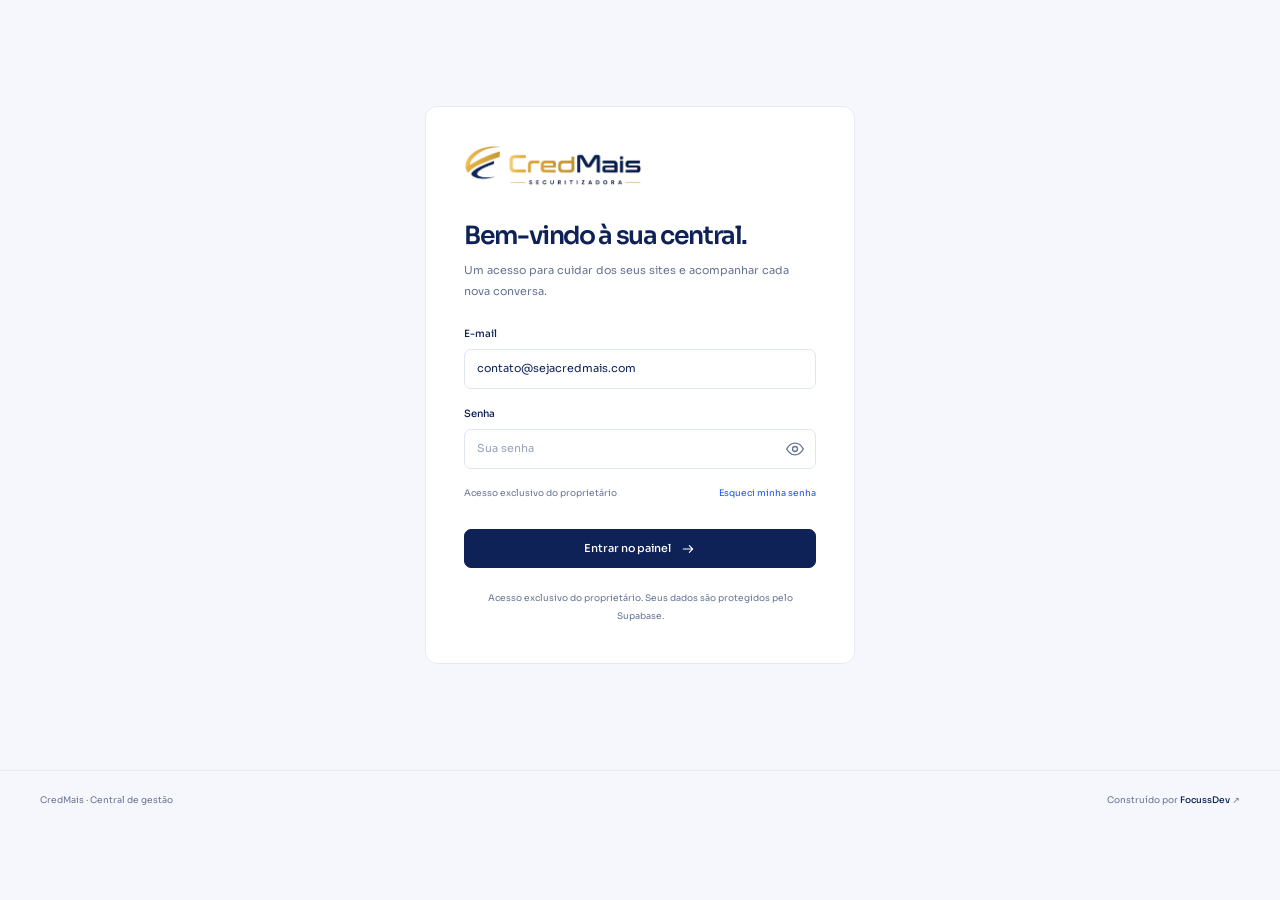
==== admin/index.html @ 389706b7 "feat: connect central admin and contact forms to Supabase" ====
<!doctype html>
<html lang="pt-BR">
<head>
  <meta charset="utf-8">
  <meta name="viewport" content="width=device-width,initial-scale=1">
  <meta name="robots" content="noindex,nofollow">
  <meta name="theme-color" content="#0E2257">
  <title>Painel CredMais</title>
  <link rel="icon" href="/assets/img/logo.png">
  <link rel="preconnect" href="https://fonts.googleapis.com">
  <link rel="preconnect" href="https://fonts.gstatic.com" crossorigin>
  <link href="https://fonts.googleapis.com/css2?family=Sora:wght@400;500;600;700&display=swap" rel="stylesheet">
  <link rel="stylesheet" href="./admin.css">
  <link rel="stylesheet" href="./builder.css">
  <script src="./backend-config.js" defer></script>
  <script src="./backend.js" defer></script>
  <script src="./builder.js" defer></script>
  <script src="./admin.js" defer></script>
</head>
<body>
  <a class="skip-link" href="#workspace">Ir para o conteúdo</a>
  <div class="app-shell" id="app-shell">
    <aside class="sidebar" id="sidebar" aria-label="Menu principal">
      <a class="brand" href="#overview" aria-label="CredMais, visão geral"><img src="/assets/img/logo.png" width="226" height="66" alt="CredMais"><span>Central de gestão</span></a>
      <button class="sidebar-close icon-button" id="sidebar-close" aria-label="Fechar menu"></button>
      <div class="workspace-label"><span class="workspace-monogram">C</span><div><b>Grupo CredMais</b><small>Seu espaço de trabalho</small></div></div>
      <nav id="primary-nav"></nav>
      <div class="sidebar-sites"><p>Seus sites</p><div id="sidebar-sites"></div></div>
      <div class="sidebar-bottom"><div class="owner-avatar">CM</div><div><b>Administrador</b><small>contato@sejacredmais.com</small></div><button class="icon-button" id="account-button" aria-label="Configurações da conta"></button></div>
    </aside>
    <button class="sidebar-backdrop" id="sidebar-backdrop" aria-label="Fechar menu" hidden></button>
    <div class="app-body">
      <header class="topbar">
        <div class="topbar-location"><button class="icon-button mobile-menu" id="mobile-menu" aria-label="Abrir menu" aria-expanded="false" aria-controls="sidebar"></button><span>Seu painel</span><span class="breadcrumb-divider">/</span><b id="breadcrumb">Visão geral</b></div>
        <div class="topbar-actions"><span class="preview-indicator">Prévia local</span><button class="icon-button" id="help-button" aria-label="Sobre esta prévia"></button><span class="topbar-divider"></span><button class="profile-button" id="profile-button" aria-label="Abrir configurações do administrador">CM</button></div>
      </header>
      <main id="workspace" tabindex="-1"></main>
      <footer class="app-footer"><span>CredMais · Central de gestão</span><a href="https://focussdev.art" target="_blank" rel="noopener noreferrer">Construído por <b>FocussDev</b><span aria-hidden="true"> ↗</span></a></footer>
    </div>
  </div>
  <dialog class="dialog" id="modal"><div id="modal-content"></div></dialog>
  <div class="toast-stack" id="toasts" role="status" aria-live="polite"></div>
  <input type="file" id="media-upload" accept="image/png,image/jpeg,image/webp,image/avif" multiple hidden>
</body>
</html>
---- admin/admin.css ----
:root{--blue:#105af9;--navy:#0e2257;--deep:#0a1940;--gold:#d7a443;--gold-light:#f3d27a;--white:#fff;--bg:#f5f7fc;--muted:#667493;--line:#e5eaf3;--font:'Sora',system-ui,sans-serif;--ease:cubic-bezier(.22,1,.36,1)}
.sr-only{position:absolute;width:1px;height:1px;padding:0;margin:-1px;overflow:hidden;clip:rect(0,0,0,0);white-space:nowrap;border:0}
.site-card__image{display:block}
.table-wrap{position:relative}.filter-controls label{position:relative}
.settings-card,.settings-nav{min-width:0}.owner-block{flex-wrap:wrap}.owner-block>div{min-width:0;overflow-wrap:anywhere}

*{box-sizing:border-box}body{margin:0;background:var(--bg);color:var(--navy);font:13px/1.6 var(--font);-webkit-font-smoothing:antialiased}button,input,select,textarea{font:inherit}button,a,input,select,textarea{-webkit-tap-highlight-color:transparent}button{cursor:pointer}a{color:inherit;text-decoration:none}button{color:inherit}img{display:block;max-width:100%}button:disabled{cursor:not-allowed;opacity:.5}button:focus-visible,a:focus-visible,input:focus-visible,select:focus-visible,textarea:focus-visible{outline:3px solid var(--gold);outline-offset:3px}svg{width:20px;height:20px;flex-shrink:0}h1,h2,h3,p{margin:0}h1{font-size:32px;line-height:1.22;letter-spacing:-.055em;font-weight:600}h2{font-size:19px;line-height:1.4;letter-spacing:-.035em;font-weight:600}h3{font-size:15px;line-height:1.4;letter-spacing:-.025em}small{font-size:11px}b,strong{font-weight:600}[hidden]{display:none!important}.skip-link{position:fixed;top:-60px;left:20px;background:var(--navy);color:white;padding:10px 18px;z-index:100}.skip-link:focus{top:10px}.app-shell{min-height:100dvh;display:grid;grid-template-columns:246px minmax(0,1fr)}.sidebar{position:fixed;left:0;top:0;bottom:0;width:246px;background:white;border-right:1px solid var(--line);display:flex;flex-direction:column;padding:34px 20px 0;z-index:30}.brand{padding:0 12px}.brand img{width:183px;height:auto;object-fit:contain}.brand>span{display:block;font-size:10px;color:var(--muted);margin:12px 0 29px;padding-left:50px}.workspace-label{border:1px solid var(--line);border-radius:10px;padding:12px 11px;display:flex;gap:11px;align-items:center;margin-bottom:29px}.workspace-monogram{height:34px;width:34px;display:grid;place-items:center;background:#edf2ff;color:var(--blue);border-radius:8px;font-weight:700}.workspace-label b{font-size:11px;display:block}.workspace-label small{font-size:9px;color:var(--muted);display:block;margin-top:2px}nav{display:grid;gap:7px}.nav-link{height:44px;display:flex;align-items:center;gap:13px;padding:0 14px;border-radius:8px;position:relative;font-size:11px;font-weight:500;color:var(--muted);transition:background .18s,color .18s}.nav-link svg{width:18px;height:18px}.nav-link:hover{background:var(--bg);color:var(--navy)}.nav-link.is-active{background:var(--navy);color:white}.nav-link.is-active:before{content:'';width:3px;height:18px;background:var(--gold-light);position:absolute;left:0;border-radius:0 4px 4px 0}.nav-count{margin-left:auto;padding:0 6px;font-size:9px;border-radius:4px;background:#edf1f9;color:var(--muted)}.sidebar-sites{margin-top:33px;border-top:1px solid var(--line);padding-top:24px}.sidebar-sites>p{font-size:10px;color:var(--muted);margin:0 14px 12px}.site-shortcut{display:flex;align-items:center;gap:10px;padding:9px 14px;font-size:10px}.site-dot{display:block;height:7px;width:7px;border:2px solid var(--blue);border-radius:50%}.site-shortcut:hover{background:var(--bg);border-radius:6px}.sidebar-bottom{display:flex;align-items:center;gap:9px;margin-top:auto;padding:20px 0;border-top:1px solid var(--line)}.owner-avatar,.profile-button{background:#edf2ff;display:grid;place-items:center;border:1px solid #e0e8fb;font-size:10px;font-weight:600;width:36px;height:36px;border-radius:50%;flex-shrink:0}.sidebar-bottom b{display:block;font-size:10px}.sidebar-bottom small{display:block;font-size:8px;color:var(--muted);margin-top:2px}.sidebar-bottom .icon-button{margin-left:auto;width:24px}.sidebar-bottom svg{width:15px}.app-body{grid-column:2;min-width:0;display:flex;flex-direction:column}.topbar{height:80px;display:flex;justify-content:space-between;align-items:center;padding:0 40px;border-bottom:1px solid var(--line);background:white;gap:20px}.topbar-location,.topbar-actions{display:flex;align-items:center;gap:17px}.topbar-location{font-size:11px}.topbar-location>span:first-of-type{color:var(--muted)}.breadcrumb-divider{color:#bec8dc}.topbar-actions{gap:14px}.preview-indicator{font-size:10px;color:var(--muted);display:flex;align-items:center;gap:7px}.preview-indicator:before{content:'';width:6px;height:6px;background:var(--gold);border-radius:50%}.icon-button{display:inline-flex;align-items:center;justify-content:center;border:none;background:transparent;width:34px;height:34px;border-radius:7px;color:var(--muted)}.icon-button:hover{background:var(--bg);color:var(--blue)}.topbar-divider{height:24px;width:1px;background:var(--line)}.mobile-menu,.sidebar-close{display:none}#workspace{width:100%;max-width:1640px;margin:0 auto;padding:36px 40px 30px;flex:1;outline:none}.page-heading{display:flex;justify-content:space-between;align-items:center;gap:24px;margin-bottom:28px}.page-heading p{color:var(--muted);font-size:12px;margin-top:9px}.heading-actions{display:flex;gap:10px;flex-wrap:wrap;align-items:center}.button{min-height:39px;display:inline-flex;align-items:center;justify-content:center;gap:9px;font-size:11px;font-weight:500;padding:9px 15px;border:1px solid var(--line);border-radius:7px;background:white;white-space:nowrap;transition:background .18s,transform .18s}.button svg{width:16px;height:16px}.button:hover{background:#f1f5ff;transform:translateY(-1px)}.button.primary{background:var(--blue);border-color:var(--blue);color:white}.button.primary:hover{background:#104cdf}.button.navy{background:var(--navy);border-color:var(--navy);color:white}.button.navy:hover{background:var(--deep)}.button.light{background:white;color:var(--navy);border-color:white}.button.ghost{background:transparent;border-color:transparent}.button.small{min-height:33px;padding:6px 10px;font-size:10px}.button.danger{border-color:#d7a443;color:var(--navy)}.dashboard-hero{position:relative;display:grid;grid-template-columns:minmax(0,1fr) auto;align-items:center;gap:28px;background:var(--navy);border-radius:12px;color:white;overflow:hidden;padding:31px 33px;margin-bottom:24px}.dashboard-hero:after{content:'';width:4px;position:absolute;left:0;top:32px;bottom:32px;background:var(--gold-light)}.dashboard-hero h2{font-size:29px;line-height:1.25;letter-spacing:-.045em;font-weight:500}.dashboard-hero p{font-size:11px;line-height:1.8;color:#c5d2ef;max-width:430px;margin-top:10px}.hero-note{display:flex;gap:15px;align-items:center;border-left:1px solid #ffffff25;padding-left:34px;max-width:310px}.hero-note>span{width:46px;height:46px;background:#ffffff0c;border:1px solid #ffffff1c;border-radius:10px;display:grid;place-items:center;color:var(--gold-light);flex-shrink:0}.hero-note b{font-size:12px;font-weight:500}.hero-note p{font-size:10px;margin-top:5px;line-height:1.7}.stats-row{display:grid;grid-template-columns:repeat(4,minmax(0,1fr));gap:16px;margin-bottom:31px}.stat{background:white;border:1px solid var(--line);border-radius:10px;padding:20px 21px}.stat-top{display:flex;justify-content:space-between;gap:10px;align-items:center;font-size:11px;color:var(--muted)}.stat-top svg{width:17px;color:var(--muted)}.stat-value{font-size:31px;letter-spacing:-.06em;font-weight:500;margin-top:14px;line-height:1.2}.stat-foot{font-size:9px;color:var(--muted);margin-top:8px}.stat-foot span{color:var(--blue)}.dashboard-grid{display:grid;grid-template-columns:minmax(0,1fr) 300px;gap:24px}.section-heading{display:flex;justify-content:space-between;align-items:center;gap:15px;margin-bottom:17px}.section-heading h2{font-size:16px}.section-heading a{font-size:10px;color:var(--blue);display:flex;align-items:center;gap:6px}.section-heading a svg{height:14px;width:14px}.sites-grid{display:grid;grid-template-columns:repeat(3,minmax(0,1fr));gap:14px}.site-card{background:white;border:1px solid var(--line);border-radius:10px;overflow:hidden}.site-card__image{height:110px;position:relative;overflow:hidden;background:#eef3ff}.site-card__image img{width:100%;height:100%;object-fit:cover;object-position:center}.site-card__image .site-card-mark{position:absolute;bottom:10px;left:12px;background:white;border-radius:4px;padding:3px 7px;font-size:8px;font-weight:600}.site-card__body{padding:17px 15px}.site-card__body h3{font-size:12px;white-space:nowrap}.site-card__domain{display:block;font-size:8px;color:var(--muted);margin:5px 0 17px;overflow-wrap:anywhere}.site-card__meta{display:flex;justify-content:space-between;font-size:9px;color:var(--muted);border-bottom:1px solid var(--line);padding-bottom:14px;margin-bottom:13px}.site-card__meta b{color:var(--navy);font-size:13px;margin-right:3px}.site-card__buttons{display:flex;justify-content:space-between;align-items:center}.site-card__buttons .button{padding:7px 10px}.site-card__buttons .icon-button{width:29px;height:29px;border:1px solid var(--line)}.site-card__buttons svg{width:15px}.panel{background:white;border:1px solid var(--line);border-radius:10px;overflow:hidden}.panel-heading{padding:20px 22px;border-bottom:1px solid var(--line);display:flex;align-items:center;justify-content:space-between;gap:14px}.panel-heading h2{font-size:14px}.panel-body{padding:22px}.quick-actions{margin-bottom:20px}.quick-action{display:flex;align-items:center;gap:13px;padding:15px 20px;width:100%;background:white;border:0;text-align:left;border-bottom:1px solid var(--line)}.quick-action:last-child{border-bottom:0}.quick-action>span:first-child{width:34px;height:34px;display:grid;place-items:center;background:#f1f5ff;border-radius:7px;color:var(--blue)}.quick-action svg{width:16px;height:16px}.quick-action b{display:block;font-size:10px;font-weight:500}.quick-action small{display:block;font-size:9px;margin-top:2px;color:var(--muted)}.quick-action>svg{margin-left:auto;color:var(--muted);width:14px}.quick-action:hover{background:var(--bg)}.activity-list{padding:0 20px}.activity-row{display:flex;gap:12px;padding:17px 0;border-bottom:1px solid var(--line)}.activity-row:last-child{border-bottom:none}.activity-icon{color:var(--blue);padding-top:2px}.activity-icon svg{width:15px;height:15px}.activity-row b{font-size:10px;display:block;font-weight:500}.activity-row p,.activity-row time{font-size:9px;color:var(--muted);display:block;margin-top:4px}.inbox-preview{margin-top:24px}.table-wrap{overflow:auto}table{width:100%;border-collapse:collapse;text-align:left;white-space:nowrap}th{color:var(--muted);background:#fafbfe;font-size:9px;font-weight:500;padding:12px 22px;border-bottom:1px solid var(--line)}td{font-size:10px;padding:16px 22px;border-bottom:1px solid var(--line)}tr:last-child td{border-bottom:0}.row-person{display:flex;gap:10px;align-items:center}.row-person>span{width:32px;height:32px;border-radius:50%;background:#edf2ff;display:grid;place-items:center;color:var(--blue);font-size:9px}.row-person b{font-weight:500;font-size:11px;display:block}.row-person small{font-size:9px;display:block;color:var(--muted);margin-top:3px}.status{font-size:9px;border-radius:4px;padding:4px 8px;background:#edf2ff;color:var(--blue);white-space:nowrap}.status.contacted{background:#fff9e9;color:#8c651f}.status.done{background:#eff2f8;color:var(--navy)}.empty-state{display:flex;flex-direction:column;align-items:center;text-align:center;justify-content:center;padding:41px 22px}.empty-state.compact{padding:28px 20px}.empty-icon{display:grid;place-items:center;width:48px;height:48px;border-radius:13px;background:#f1f5ff;margin-bottom:16px;color:var(--blue)}.empty-state h3{font-size:13px;font-weight:500}.empty-state p{color:var(--muted);max-width:365px;line-height:1.8;margin-top:8px;font-size:10px}.empty-state .button{margin-top:17px}.app-footer{display:flex;justify-content:space-between;padding:22px 40px;font-size:9px;color:var(--muted);border-top:1px solid var(--line);gap:15px}.app-footer a{white-space:nowrap}.app-footer b{color:var(--navy);font-weight:500}.site-tabs{display:flex;gap:5px;border-bottom:1px solid var(--line);margin-bottom:24px;overflow:auto}.site-tab{background:none;border:none;border-bottom:2px solid transparent;padding:12px 16px;white-space:nowrap;color:var(--muted);font-size:11px;display:flex;gap:10px;align-items:center}.site-tab.active{border-color:var(--blue);color:var(--blue);font-weight:600}.site-tab small{background:#eaf0fc;padding:1px 6px;border-radius:4px;font-size:8px}.filterbar{display:flex;justify-content:space-between;gap:15px;padding:17px 20px;align-items:center;border-bottom:1px solid var(--line)}.search-field{position:relative;display:flex;align-items:center;flex:1;max-width:330px}.search-field svg{position:absolute;left:12px;width:16px;color:var(--muted);pointer-events:none}.search-field input{padding-left:38px}.input,select,textarea{border:1px solid #dfe5f0;background:white;border-radius:7px;min-height:40px;padding:9px 12px;color:var(--navy);width:100%;font-size:11px}input::placeholder,textarea::placeholder{color:#97a2b9}textarea{resize:vertical;line-height:1.7}select{cursor:pointer}.filter-controls{display:flex;gap:10px;align-items:center}.filter-controls select{width:auto;max-width:200px}.table-footer{padding:13px 20px;border-top:1px solid var(--line);display:flex;justify-content:space-between;color:var(--muted);font-size:9px}.notice{padding:14px 17px;border:1px solid #e2e9f7;background:#f0f4fc;border-radius:8px;display:flex;gap:12px;align-items:flex-start;font-size:10px;color:var(--muted);margin-bottom:23px;line-height:1.8}.notice svg{width:17px;color:var(--blue);margin-top:2px}.notice b{color:var(--navy)}.notice.demo{background:#fffaf0;border-color:#f0e4c9}.notice.demo svg{color:#b8832a}.banner-list{display:grid;grid-template-columns:repeat(2,minmax(0,1fr));gap:22px}.banner-card{background:white;border:1px solid var(--line);border-radius:10px;overflow:hidden}.banner-thumb{position:relative;height:220px;background:var(--blue);overflow:hidden}.banner-thumb img{width:100%;height:100%;object-fit:cover}.banner-card__body{padding:20px}.banner-card__title{display:flex;justify-content:space-between;align-items:center;gap:15px}.banner-card h3{font-size:13px}.banner-card p{color:var(--muted);font-size:10px;margin-top:6px}.banner-card__actions{display:flex;gap:10px;align-items:center;justify-content:space-between;margin-top:18px;padding-top:16px;border-top:1px solid var(--line)}.banner-card__actions>span{font-size:9px;color:var(--muted)}.page-list{display:grid;gap:11px}.page-row{border:1px solid var(--line);border-radius:9px;background:white;display:flex;align-items:center;gap:16px;padding:17px 22px}.page-row__icon{background:var(--bg);color:var(--blue);display:grid;place-items:center;height:39px;width:39px;border-radius:7px;flex-shrink:0}.page-row__text{flex:1;min-width:0}.page-row h3{font-size:12px}.page-row p{font-size:9px;color:var(--muted);margin-top:4px;overflow-wrap:anywhere}.page-row__count{font-size:10px;color:var(--muted);white-space:nowrap;margin-right:20px}.page-row .status{margin-right:15px}.page-row__actions{display:flex;gap:8px}.editor-grid{display:grid;grid-template-columns:minmax(280px,.82fr) minmax(0,1.18fr);gap:26px;align-items:start}.editor-panel{background:white;border:1px solid var(--line);border-radius:10px;padding:24px}.editor-panel h2{font-size:14px;margin-bottom:21px}.field{display:block;margin-bottom:19px}.field>span{font-size:10px;font-weight:500;display:block;margin-bottom:7px}.field>small{display:block;font-size:9px;color:var(--muted);line-height:1.7;margin-top:7px}.field-columns{display:grid;grid-template-columns:1fr 1fr;gap:15px}.preview-column{position:sticky;top:24px;min-width:0}.preview-toolbar{display:flex;align-items:center;justify-content:space-between;margin-bottom:12px;gap:10px}.preview-toolbar>span{font-size:11px;color:var(--muted)}.segmented{background:#e9edf5;padding:3px;display:flex;border-radius:7px;gap:3px}.segmented button{height:28px;border:none;background:transparent;padding:0 10px;display:flex;align-items:center;justify-content:center;border-radius:5px;color:var(--muted)}.segmented button.active{background:white;color:var(--navy);box-shadow:0 1px 3px #0e22570c}.segmented svg{width:15px;height:15px}.browser-frame{background:white;border:1px solid #dce3ef;border-radius:10px;overflow:hidden;box-shadow:0 12px 30px #0e225709}.browser-top{height:32px;background:#fafbfe;display:flex;align-items:center;gap:5px;padding:0 12px;border-bottom:1px solid var(--line)}.browser-top i{width:5px;height:5px;background:#c9d3e4;border-radius:50%}.browser-top span{font-size:8px;color:var(--muted);margin:auto}.banner-preview{height:320px;position:relative;background:var(--blue);overflow:hidden}.banner-preview>img{height:100%;width:100%;object-fit:cover}.banner-preview:after{content:'';position:absolute;inset:0;background:linear-gradient(90deg,#0e2257b0,transparent 75%);pointer-events:none}.banner-preview.copy-right:after{background:linear-gradient(270deg,#0e2257c0,transparent 78%)}.banner-preview.copy-light:after{background:linear-gradient(90deg,#fffffff0,transparent 90%)}.banner-preview__copy{position:absolute;top:50%;left:6%;width:43%;transform:translateY(-50%);z-index:1;color:white}.copy-right .banner-preview__copy{left:auto;right:6%}.copy-light .banner-preview__copy{color:var(--navy)}.banner-preview__copy>span{font-size:8px;display:block;margin-bottom:9px}.banner-preview__copy h2{font-size:clamp(18px,2.2vw,34px);letter-spacing:-.05em;line-height:1.17;font-weight:600;white-space:pre-line;overflow-wrap:anywhere}.banner-preview__copy p{font-size:9px;line-height:1.7;margin:12px 0 17px;white-space:pre-line}.banner-preview__copy .preview-cta{display:inline-flex;background:white;color:var(--navy);font-size:8px;border-radius:20px;padding:9px 14px;gap:15px;align-items:center}.copy-light .preview-cta{background:var(--blue);color:white}.banner-preview__copy svg{width:11px;height:11px}.preview-caption{font-size:9px;color:var(--muted);line-height:1.8;margin-top:12px}.browser-frame.mobile{width:min(100%,320px);margin:auto}.browser-frame.mobile .banner-preview{height:440px}.browser-frame.mobile .banner-preview>img{object-position:var(--image-position,center)}.browser-frame.mobile .banner-preview__copy{top:20px;left:6%;right:auto;transform:none;width:88%;background:#0e2257dc;padding:18px;border-radius:8px}.browser-frame.mobile .banner-preview__copy h2{font-size:23px}.browser-frame.mobile .banner-preview__copy p{font-size:10px}.browser-frame.mobile .banner-preview__copy .preview-cta{font-size:9px}.browser-frame.mobile .copy-light .banner-preview__copy{background:#fffffff0}.image-picker{width:100%;display:flex;align-items:center;text-align:left;gap:12px;padding:10px;background:white;border:1px solid var(--line);border-radius:8px}.image-picker img{height:50px;width:75px;object-fit:cover;border-radius:5px}.image-picker b{font-size:10px;display:block}.image-picker small{font-size:9px;color:var(--muted);display:block;margin-top:3px}.image-picker>svg{margin-left:auto;color:var(--muted);width:15px}.toggle-row{display:flex;align-items:center;justify-content:space-between;gap:20px;border-top:1px solid var(--line);padding-top:18px}.toggle-row b{font-size:10px;display:block}.toggle-row p{font-size:9px;color:var(--muted);margin-top:4px}.switch{position:relative;width:34px;height:20px;flex-shrink:0}.switch input{position:absolute;opacity:0;width:100%;height:100%;margin:0;cursor:pointer}.switch span{display:block;background:#cbd4e6;height:20px;border-radius:20px;pointer-events:none}.switch span:after{content:'';height:14px;width:14px;border-radius:50%;background:white;position:absolute;top:3px;left:3px;transition:transform .2s}.switch input:checked+span{background:var(--blue)}.switch input:checked+span:after{transform:translateX(14px)}.switch input:focus-visible+span{outline:3px solid var(--gold);outline-offset:3px}.media-grid{display:grid;grid-template-columns:repeat(4,minmax(0,1fr));gap:18px}.media-item{border:1px solid var(--line);border-radius:8px;overflow:hidden;background:white}.media-item__visual{aspect-ratio:1.5;background:#eef2fa;position:relative;overflow:hidden}.media-item img{height:100%;width:100%;object-fit:cover}.media-item__body{padding:13px 14px}.media-item h3{font-size:10px;overflow:hidden;text-overflow:ellipsis;white-space:nowrap}.media-item p{font-size:8px;color:var(--muted);margin-top:4px}.media-item__actions{display:flex;justify-content:space-between;align-items:center;margin-top:12px}.media-item__actions .button{font-size:9px;min-height:29px;padding:4px 8px}.media-item__actions .icon-button{width:26px;height:26px}.media-item__actions svg{width:14px}.media-toolbar{display:flex;justify-content:space-between;gap:20px;align-items:center;margin-bottom:22px}.settings-layout{display:grid;grid-template-columns:220px minmax(0,1fr);gap:24px}.settings-nav{display:grid;gap:5px;align-content:start}.settings-nav button{background:none;border:0;text-align:left;padding:12px 15px;border-radius:7px;font-size:11px;color:var(--muted)}.settings-nav button.active{background:white;color:var(--blue);font-weight:500;border:1px solid var(--line)}.settings-card{background:white;border:1px solid var(--line);border-radius:10px;padding:27px;max-width:820px}.settings-card h2{font-size:16px}.settings-card>p{font-size:11px;color:var(--muted);margin:7px 0 25px}.settings-card .field{max-width:520px}.settings-card .button{margin-top:7px}.owner-block{display:flex;gap:16px;align-items:center;padding:20px 0 26px;border-bottom:1px solid var(--line);margin-bottom:23px}.owner-block .owner-avatar{height:54px;width:54px;font-size:14px}.owner-block h3{font-size:13px}.owner-block p{font-size:10px;color:var(--muted);margin-top:4px}.connection-row{padding:17px 0;display:flex;align-items:center;justify-content:space-between;gap:20px;border-bottom:1px solid var(--line)}.connection-row:last-child{border:0}.connection-row h3{font-size:11px}.connection-row p{font-size:9px;color:var(--muted);margin-top:4px}.connection-row .status{white-space:nowrap}.site-settings-tabs{margin-top:20px}.section-list{display:grid;gap:10px}.section-edit-row{background:white;border:1px solid var(--line);border-radius:8px;padding:15px 18px;display:flex;align-items:center;gap:14px}.section-edit-row>span{height:29px;width:29px;display:grid;place-items:center;background:var(--bg);border-radius:5px;color:var(--muted);font-size:10px;flex-shrink:0}.section-edit-row__text{flex:1;min-width:0}.section-edit-row h3{font-size:11px}.section-edit-row p{font-size:9px;color:var(--muted);margin-top:3px;overflow:hidden;text-overflow:ellipsis;white-space:nowrap}.section-edit-actions{display:flex;gap:3px;align-items:center}.section-edit-actions svg{width:15px}.page-editor-layout{display:grid;grid-template-columns:minmax(0,1.2fr) minmax(280px,.8fr);gap:24px}.page-editor-layout .panel+.panel{margin-top:20px}.section-heading--space{margin-top:26px}.dialog{border:1px solid var(--line);padding:0;border-radius:13px;max-width:min(840px,calc(100vw - 32px));width:620px;color:var(--navy);background:white;box-shadow:0 30px 100px #0e225733;max-height:90dvh}.dialog::backdrop{background:#0a194075;backdrop-filter:blur(3px)}.dialog-head{padding:23px 26px;display:flex;align-items:center;justify-content:space-between;border-bottom:1px solid var(--line);gap:15px}.dialog-head h2{font-size:17px}.dialog-body{padding:25px 26px}.dialog-body>p{font-size:11px;color:var(--muted);line-height:1.9;margin-bottom:15px}.dialog-actions{display:flex;justify-content:flex-end;gap:10px;padding:17px 26px;background:#fafbfe;border-top:1px solid var(--line)}.dialog-media-grid{display:grid;grid-template-columns:repeat(3,minmax(0,1fr));gap:12px}.media-select{background:white;border:1px solid var(--line);border-radius:7px;overflow:hidden;padding:0;text-align:left}.media-select img{width:100%;aspect-ratio:1.5;object-fit:cover}.media-select span{display:block;padding:10px;font-size:9px;overflow:hidden;text-overflow:ellipsis;white-space:nowrap}.media-select:hover{border-color:var(--blue)}.detail-person{display:flex;gap:15px;align-items:center;margin-bottom:24px}.detail-person .owner-avatar{width:50px;height:50px;font-size:13px}.detail-person h3{font-size:17px}.detail-person p{font-size:10px;color:var(--muted);margin-top:4px}.detail-grid{display:grid;grid-template-columns:1fr 1fr;gap:19px;margin-bottom:24px}.detail-grid dt{font-size:9px;color:var(--muted)}.detail-grid dd{font-size:11px;margin:5px 0 0;overflow-wrap:anywhere}.detail-message{background:var(--bg);padding:17px;border-radius:8px;white-space:pre-line;overflow-wrap:anywhere;font-size:11px;line-height:1.9;margin-bottom:23px}.toast-stack{position:fixed;bottom:23px;right:23px;z-index:100;display:grid;gap:10px}.toast{padding:14px 18px;border:1px solid var(--line);background:white;border-radius:8px;box-shadow:0 10px 30px #0e22571a;display:flex;gap:10px;align-items:center;font-size:11px;max-width:min(400px,calc(100vw - 40px));animation:toast-in .25s var(--ease)}.toast svg{color:var(--blue);width:18px}.login-view{min-height:calc(100dvh - 130px);display:grid;place-items:center;background:var(--bg);padding:40px 20px}.login-card{width:min(100%,430px);background:white;border:1px solid var(--line);border-radius:12px;padding:38px}.login-card img{width:178px;margin-bottom:35px}.login-card h1{font-size:25px}.login-card>p{font-size:11px;color:var(--muted);margin:9px 0 24px;line-height:1.9}.login-card .button{width:100%;margin-top:9px}.login-card>small{display:block;margin-top:22px;color:var(--muted);font-size:9px;line-height:1.9;text-align:center}.login-card .field{margin-bottom:17px}.login-links{display:flex;justify-content:space-between;font-size:9px;color:var(--muted);margin:10px 0 20px}.login-links button{border:none;background:none;padding:0;color:var(--blue);font-size:9px}.password-field{position:relative}.password-field input{padding-right:42px}.password-field button{position:absolute;right:4px;top:3px}.login-mode .sidebar,.login-mode .topbar{display:none}.login-mode.app-shell{display:block}.login-mode #workspace{padding:0;max-width:none}.media-full{width:100%;height:auto;max-height:60dvh;object-fit:contain}.save-state{font-size:10px;color:var(--muted)}.skeleton-note{font-size:10px;color:var(--muted);padding:20px;text-align:center}.result-count{font-size:10px;color:var(--muted)}.checkbox-row{display:flex;align-items:flex-start;gap:9px;font-size:10px;color:var(--muted);margin-bottom:17px}.checkbox-row input{margin-top:3px;accent-color:var(--blue)}.form-actions{display:flex;justify-content:space-between;align-items:center;margin-top:20px;gap:15px}.unsaved-label{color:#8c651f;font-size:10px}.storage-meter{height:5px;background:#eef2fa;border-radius:5px;margin:20px 0 10px;overflow:hidden}.storage-meter span{display:block;height:100%;background:var(--blue);width:5%}.demo-button.is-enabled{border-color:var(--gold);background:#fffaf0}.upload-drop{border:1px dashed #bdcbea;background:#f7f9fe;padding:28px;text-align:center;border-radius:8px;margin-bottom:23px;cursor:pointer}.upload-drop.dragover{border-color:var(--blue);background:#edf3ff}.upload-drop svg{margin:0 auto 9px;color:var(--blue);width:25px;height:25px}.upload-drop b{font-size:11px}.upload-drop p{font-size:9px;color:var(--muted);margin-top:5px}.key-value{padding:12px 0;border-bottom:1px solid var(--line);display:flex;justify-content:space-between;gap:15px;font-size:10px}.key-value span{color:var(--muted)}.key-value b{font-weight:500}.inline-link{color:var(--blue);font-size:10px;border:none;background:none;padding:0}.long-text{overflow-wrap:anywhere}.hidden-section{opacity:.6}.section-editor-toggle{margin:18px 0}.site-card__image img,.banner-thumb img{transition:transform .35s var(--ease)}.site-card:hover .site-card__image img{transform:scale(1.025)}@keyframes toast-in{from{opacity:0;transform:translateY(8px)}to{opacity:1;transform:translateY(0)}}
@media(min-width:1700px){#workspace{padding-top:46px}.site-card__image{height:160px}.dashboard-hero{padding:40px}.banner-thumb{height:260px}.banner-preview{height:420px}.dashboard-grid{grid-template-columns:minmax(0,1fr) 340px}}
@media(max-width:1180px){.app-shell{grid-template-columns:210px minmax(0,1fr)}.sidebar{width:210px;padding:28px 14px 0}.brand img{width:155px}.brand>span{padding-left:32px}.sidebar-bottom small{font-size:7px}.topbar{padding:0 26px}#workspace{padding:28px 26px}.dashboard-grid{grid-template-columns:minmax(0,1fr)}.dashboard-aside{display:grid;grid-template-columns:1fr 1fr;gap:20px}.quick-actions{margin:0}.hero-note{max-width:240px;padding-left:24px}.hero-note>span{display:none}.stats-row{gap:10px}.stat{padding:17px}.site-card__image{height:150px}.media-grid{grid-template-columns:repeat(3,minmax(0,1fr))}.app-footer{padding:20px 26px}.page-row__count{margin-right:0}.page-row .status{margin:0}.page-row{gap:12px;padding:16px}.page-editor-layout{grid-template-columns:minmax(0,1fr)}.page-editor-layout>aside{display:grid;grid-template-columns:1fr 1fr;gap:20px}.page-editor-layout .panel+.panel{margin:0}.editor-grid{grid-template-columns:minmax(280px,1fr) minmax(0,1fr);gap:18px}.banner-preview{height:300px}.banner-preview__copy h2{font-size:23px}.banner-preview__copy{width:50%}.settings-layout{grid-template-columns:175px minmax(0,1fr)}}
@media(max-width:900px){.app-shell{grid-template-columns:1fr}.sidebar{transform:translateX(-100%);transition:transform .25s var(--ease);width:246px;padding:28px 20px 0}.sidebar.open{transform:translateX(0)}.sidebar-close{display:flex;position:absolute;right:10px;top:10px}.sidebar-backdrop{display:block;position:fixed;inset:0;background:#0a194070;border:none;z-index:25}.app-body{grid-column:1}.brand img{width:180px}.brand>span{padding-left:50px}.sidebar-bottom small{font-size:8px}.mobile-menu{display:flex}.topbar{height:65px}.topbar-location{gap:12px}.dashboard-hero h2{font-size:27px}.media-grid{grid-template-columns:repeat(3,minmax(0,1fr))}.banner-thumb{height:195px}}
@media(max-width:650px){body{font-size:12px}.topbar{padding:0 17px}.topbar-location{gap:7px;font-size:10px}.topbar-location>span:first-of-type,.breadcrumb-divider{display:none}.topbar-actions{gap:6px}.topbar-divider{display:none}.preview-indicator{font-size:8px}.profile-button{width:30px;height:30px;font-size:9px}#workspace{padding:25px 18px}.page-heading{align-items:flex-start;gap:17px;flex-direction:column;margin-bottom:22px}h1{font-size:27px}.page-heading p{font-size:10px;line-height:1.8}.heading-actions{width:100%;gap:8px}.heading-actions .button{font-size:10px;min-height:36px;padding:8px 11px}.dashboard-hero{padding:25px 24px;grid-template-columns:1fr;gap:0;margin-bottom:18px}.dashboard-hero h2{font-size:26px}.dashboard-hero p{font-size:10px;max-width:270px}.hero-note{display:none}.stats-row{grid-template-columns:1fr 1fr;gap:10px;margin-bottom:25px}.stat{padding:15px}.stat-top{font-size:10px}.stat-value{font-size:28px;margin-top:12px}.stat-foot{font-size:8px}.dashboard-grid{gap:22px}.sites-grid{grid-template-columns:1fr;gap:13px}.site-card{display:grid;grid-template-columns:105px minmax(0,1fr)}.site-card__image{height:100%;min-height:169px}.site-card__image img{object-position:60% center}.site-card__image .site-card-mark{display:none}.site-card__body{padding:16px}.site-card__body h3{font-size:12px;white-space:normal}.site-card__domain{margin:4px 0 11px}.site-card__meta{padding-bottom:11px;margin-bottom:10px}.site-card__buttons .button{min-height:30px;font-size:9px}.dashboard-aside{grid-template-columns:1fr;gap:17px}.inbox-preview{margin-top:22px}.panel-heading{padding:17px}.app-footer{padding:19px 18px;font-size:8px;flex-wrap:wrap}.site-tabs{margin-bottom:20px}.site-tab{padding:10px 12px;font-size:10px}.notice{font-size:9px;line-height:1.9;padding:12px}.filterbar{padding:14px;flex-direction:column;align-items:stretch;gap:10px}.search-field{max-width:none}.filter-controls{justify-content:space-between}.filter-controls select{max-width:180px;font-size:10px}.table-footer{font-size:8px;padding:12px 14px;gap:12px}.banner-list{grid-template-columns:1fr;gap:18px}.banner-thumb{height:210px}.banner-card__body{padding:17px}.banner-card__actions>span{font-size:8px}.page-row{padding:14px;gap:11px;flex-wrap:wrap}.page-row__count{display:none}.page-row__actions{margin-left:50px}.page-row .status{font-size:8px}.editor-grid{grid-template-columns:1fr}.editor-panel{padding:19px}.preview-column{position:static}.banner-preview{height:300px}.banner-preview__copy h2{font-size:23px}.banner-preview__copy{width:48%}.preview-caption{font-size:9px;margin-bottom:10px}.media-grid{grid-template-columns:1fr 1fr;gap:12px}.media-item__body{padding:12px 10px}.media-toolbar{align-items:stretch;flex-direction:column;gap:10px}.media-toolbar .search-field{max-width:none}.settings-layout{grid-template-columns:1fr;gap:19px}.settings-nav{display:flex;overflow:auto;gap:5px}.settings-nav button{white-space:nowrap;font-size:10px;padding:10px 12px}.settings-card{padding:21px}.connection-row{align-items:flex-start;gap:10px}.connection-row p{max-width:190px}.page-editor-layout>aside{grid-template-columns:1fr}.section-edit-row{padding:13px 10px;gap:9px}.section-edit-actions{gap:0;flex-wrap:wrap;justify-content:flex-end;max-width:86px}.section-edit-actions .icon-button{width:26px}.section-edit-row>span{height:24px;width:24px;font-size:9px}.section-edit-row h3{font-size:10px}.dialog-head{padding:19px}.dialog-body{padding:20px}.dialog-actions{padding:15px 19px}.dialog-media-grid{grid-template-columns:1fr 1fr}.detail-grid{gap:15px}.login-card{padding:27px}.login-view{padding:25px 18px}.toast-stack{bottom:17px;right:17px}.form-actions{align-items:flex-start;flex-direction:column}.field-columns{gap:10px}.button{white-space:normal}}
@media(prefers-reduced-motion:reduce){*,*::before,*::after{animation:none!important;transition:none!important;scroll-behavior:auto!important}}

.sidebar-bottom>div:nth-child(2){min-width:0}.sidebar-bottom b{overflow:hidden;text-overflow:ellipsis;white-space:nowrap}
.banner-preview{container-type:inline-size}.banner-preview__copy h2{font-size:clamp(15px,4.5cqw,34px)}
.browser-frame.mobile .banner-preview{height:auto;min-height:440px;display:flex;flex-direction:column;background:var(--navy)}
.browser-frame.mobile .banner-preview:after{display:none}.browser-frame.mobile .banner-preview__copy{position:relative;order:-1;top:auto;left:auto;right:auto;width:100%;padding:22px;background:var(--navy);border-radius:0;transform:none}
.browser-frame.mobile .banner-preview>img{height:210px;flex-shrink:0}.browser-frame.mobile .copy-light .banner-preview__copy{background:white}
---- admin/builder.css ----
.builder-mode .app-shell{grid-template-columns:76px minmax(0,1fr)}.builder-mode .sidebar{width:76px;padding:25px 11px 0}.builder-mode .brand img{width:53px;height:32px;object-fit:contain}.builder-mode .brand>span,.builder-mode .workspace-label,.builder-mode .sidebar-sites,.builder-mode .sidebar-bottom>div:nth-child(2),.builder-mode .sidebar-bottom>.icon-button,.builder-mode .nav-link>span,.builder-mode .nav-count{display:none}.builder-mode #primary-nav{margin-top:42px}.builder-mode .nav-link{justify-content:center;padding:13px 0}.builder-mode .sidebar-bottom{justify-content:center}.builder-mode .topbar{height:65px}.builder-mode #workspace{max-width:none;width:100%;padding:22px 24px 24px}.builder-mode .app-footer{font-size:9px;padding:12px 24px}.builder-heading{display:flex;align-items:center;justify-content:space-between;gap:20px;margin-bottom:19px}.builder-heading h1{font-size:25px;margin-top:7px;letter-spacing:-.04em}.builder-back{font-size:10px;color:var(--muted);display:inline-flex;gap:7px;align-items:center}.builder-back svg{width:14px;height:14px}.builder-heading-actions{display:flex;gap:9px;align-items:center}.builder-heading-actions>.button{min-height:36px;font-size:10px}.builder-save{font-size:9px;color:var(--muted);max-width:165px;line-height:1.6}.builder-auto{font-size:9px;display:flex;align-items:center;gap:5px;color:var(--muted)}.builder-auto input{accent-color:var(--blue)}.builder-redo svg{transform:scaleX(-1)}.builder-toolbar{border:1px solid var(--line);border-radius:9px 9px 0 0;background:white;min-height:62px;padding:10px 15px;display:flex;align-items:center;justify-content:space-between;gap:15px}.builder-live{display:flex;align-items:center;gap:7px;font-size:10px;font-weight:500}.builder-live>span{width:6px;height:6px;border-radius:50%;background:var(--blue)}.builder-live small{font-size:8px;color:var(--muted);border-left:1px solid var(--line);padding-left:9px;margin-left:3px}.builder-devices{display:flex;gap:4px;background:#f3f6fc;padding:4px;border-radius:7px}.builder-devices button{display:flex;align-items:center;gap:6px;border:none;border-radius:4px;background:none;padding:7px 9px;font-size:10px;color:var(--muted)}.builder-devices button.active{background:white;color:var(--navy);box-shadow:0 2px 6px #0e225710}.builder-devices svg{width:17px;height:17px}.builder-devices small{font-size:8px;opacity:.7}.builder-toolbar-actions{display:flex;gap:6px}.builder-toolbar-actions .button{font-size:9px;padding:7px 9px}.builder-layout{display:grid;grid-template-columns:220px minmax(0,1fr) 282px;min-height:690px;border:1px solid var(--line);border-top:0;border-radius:0 0 9px 9px;overflow:hidden;background:#e9edf5;align-items:start}.builder-tree,.builder-inspector{background:white;min-width:0;height:calc(100dvh - 247px);min-height:650px;max-height:1000px;overflow:auto}.builder-tree{border-right:1px solid var(--line);padding:17px 12px}.builder-panel-title{display:flex;align-items:center;justify-content:space-between;gap:8px}.builder-panel-title h2{font-size:12px;font-weight:600}.builder-panel-title>span{font-size:9px;color:var(--muted);background:#f2f5fb;border-radius:4px;padding:2px 7px}.builder-hint{font-size:9px;line-height:1.8;color:var(--muted);margin:7px 0 16px}.builder-hero-row{display:flex;align-items:center;gap:10px;width:100%;text-align:left;border:1px solid var(--line);border-radius:6px;background:white;padding:12px 10px;margin:16px 0 14px}.builder-hero-row>svg{width:16px}.builder-hero-row>svg:last-child{width:12px;margin-left:auto}.builder-hero-row b{display:block;font-size:10px}.builder-hero-row small{display:block;font-size:8px;color:var(--muted);margin-top:2px}.builder-hero-row.selected{background:#f2f6ff;border-color:#b6c9fe;color:var(--blue)}.builder-section-list{display:grid;gap:7px}.builder-section-row{position:relative;display:flex;align-items:center;gap:2px;min-height:76px;border:1px solid var(--line);border-radius:6px;background:white;transition:background .15s}.builder-section-row.selected{border-color:#98b6ff;background:#f4f7ff}.builder-section-row.section-hidden{opacity:.55}.builder-section-row.dragging{opacity:.3}.builder-section-row.drop-before:before,.builder-section-row.drop-after:after{content:'';position:absolute;left:0;right:0;height:3px;background:var(--blue);border-radius:3px;z-index:2}.builder-section-row.drop-before:before{top:-5px}.builder-section-row.drop-after:after{bottom:-5px}.builder-drag{cursor:grab;border:0;background:none;color:#a2acc1;width:20px;align-self:stretch;flex-shrink:0;padding:0;touch-action:none}.builder-drag:active{cursor:grabbing}.builder-drag span{font-size:20px}.builder-section-select{min-width:0;flex:1;text-align:left;background:none;border:none;padding:11px 2px 11px 0}.builder-section-select b{display:-webkit-box;-webkit-box-orient:vertical;-webkit-line-clamp:2;overflow:hidden;font-size:9px;line-height:1.6;font-weight:500}.builder-section-select small{font-size:8px;color:var(--muted);display:block;margin-top:3px}.builder-row-eye{width:25px;height:28px;flex-shrink:0;padding:4px}.builder-row-eye svg{width:13px;height:13px}.builder-row-move{display:grid;gap:0;margin-right:5px}.builder-row-move button{width:18px;height:22px;padding:0;background:none;border:0;display:grid;place-items:center;color:var(--muted)}.builder-row-move svg{width:12px;height:12px}.builder-add{display:flex;align-items:center;justify-content:center;gap:7px;width:100%;border:1px dashed #a9b9db;background:#f9fbff;color:var(--blue);border-radius:6px;padding:12px 8px;margin-top:15px;font-size:10px;font-weight:500}.builder-add svg{width:16px;height:16px}.builder-add:hover{background:#edf3ff}.builder-tree-foot{font-size:8px;color:var(--muted);line-height:1.9;margin-top:20px}.builder-canvas{min-width:0;padding:0 16px 15px}.builder-canvas-head{height:43px;display:flex;align-items:center;justify-content:space-between;gap:12px;font-size:8px;color:var(--muted)}.builder-canvas-head>span:first-child{overflow:hidden;text-overflow:ellipsis;white-space:nowrap}.builder-preview-stage{position:relative;height:calc(100dvh - 326px);min-height:560px;max-height:900px;width:100%;overflow:hidden;background:#dce2ed;border:1px solid #d0d8e5;box-shadow:0 10px 28px #0e22570b}.builder-preview-stage iframe{border:none;position:absolute;top:0;left:0;transform-origin:0 0;background:white}.builder-loading{position:absolute;inset:0;display:flex;align-items:center;justify-content:center;gap:9px;font-size:11px;background:#f4f7fc;z-index:1;padding:20px;text-align:center}.builder-loading svg{width:18px}.builder-canvas-foot{display:flex;flex-wrap:wrap;justify-content:space-between;gap:6px;font-size:8px;line-height:1.8;color:var(--muted);padding:12px 0 0}.builder-inspector{border-left:1px solid var(--line)}.builder-inspector-tabs{display:flex;border-bottom:1px solid var(--line);position:sticky;top:0;background:white;z-index:2;padding:0 12px}.builder-inspector-tabs button{flex:1;background:none;border:0;border-bottom:2px solid transparent;padding:15px 2px;font-size:10px;color:var(--muted)}.builder-inspector-tabs button.active{color:var(--blue);border-bottom-color:var(--blue);font-weight:600}.builder-inspector-body{padding:18px 16px 24px}.builder-inspector-body h2{font-size:13px;line-height:1.5;margin-bottom:16px}.builder-inspector-body .field{margin-bottom:15px}.builder-inspector-body .field>span{font-size:9px}.builder-inspector-body input,.builder-inspector-body textarea,.builder-inspector-body select{font-size:10px}.builder-inspector-body textarea{min-height:89px;line-height:1.7}.builder-inspector-body .toggle-row{font-size:10px}.builder-inspector-body .field>small{font-size:8px}.builder-selected-heading{display:flex;align-items:center;justify-content:space-between;gap:5px;margin-bottom:16px}.builder-selected-heading h2{margin:0}.builder-selected-heading>div{display:flex;gap:0}.builder-selected-heading .icon-button{width:27px;height:28px}.builder-selected-heading svg{width:14px;height:14px}.builder-image-picker{display:flex;align-items:center;gap:10px;text-align:left;border:1px solid var(--line);border-radius:6px;background:white;width:100%;padding:10px;min-height:64px}.builder-image-picker>img{width:58px;height:42px;object-fit:cover;border-radius:4px}.builder-image-picker>svg{width:30px;color:var(--blue)}.builder-image-picker>span{font-size:9px}.builder-image-picker small{display:block;font-size:8px;color:var(--muted);margin-top:3px;overflow-wrap:anywhere}.builder-image-picker+.inline-link{font-size:8px;margin-top:6px}.builder-subtitle{font-size:11px;margin:25px 0 12px}.builder-note{font-size:9px;line-height:1.9;border-top:1px solid var(--line);padding-top:14px;margin-top:20px;color:var(--muted)}.builder-item{border:1px solid var(--line);border-radius:5px;margin-bottom:7px}.builder-item summary{padding:10px;font-size:10px;cursor:pointer;overflow-wrap:anywhere}.builder-item>div{padding:10px}.builder-item-actions{display:flex;gap:6px}.builder-item-actions .button{font-size:8px;padding:5px 7px;min-height:28px}.builder-item-actions svg{width:12px;height:12px}.builder-inspector .builder-items+.button{font-size:9px}.builder-seo-result{border:1px solid var(--line);padding:14px;border-radius:6px;font-size:10px;overflow-wrap:anywhere}.builder-seo-result b{color:var(--blue);font-size:12px;display:block;line-height:1.6}.builder-seo-result span{display:block;font-size:8px;margin:7px 0}.builder-seo-result p{color:var(--muted);font-size:9px;line-height:1.8}.builder-library-dialog{width:min(930px,calc(100vw - 30px));max-width:930px}.builder-library-filters{display:flex;gap:5px;flex-wrap:wrap;margin:20px 0}.builder-library-filters button{background:white;border:1px solid var(--line);padding:8px 15px;font-size:10px;border-radius:5px}.builder-library-filters button.active{background:var(--navy);color:white;border-color:var(--navy)}.builder-library-grid{display:grid;grid-template-columns:repeat(3,minmax(0,1fr));gap:14px}.builder-model{text-align:left;border:1px solid var(--line);border-radius:7px;background:white;padding:12px;transition:border-color .15s}.builder-model:hover{border-color:var(--blue)}.builder-model h3{font-size:11px;margin-top:12px}.builder-model p{font-size:9px;line-height:1.8;color:var(--muted);margin-top:5px;min-height:34px}.builder-model>span{display:flex;align-items:center;justify-content:space-between;color:var(--blue);font-size:9px;margin-top:12px}.builder-model>span svg{width:15px}.builder-model-mini{height:105px;background:#f0f4fc;position:relative;overflow:hidden;border-radius:4px;border:1px solid #e6ebf4}.builder-model-mini i,.builder-model-mini b,.builder-model-mini span,.builder-model-mini em{position:absolute;display:block;border-radius:2px;background:#cad7ec}.builder-model-mini b{height:7px;left:12%;width:36%;top:25%;background:var(--navy)}.builder-model-mini span{height:4px;left:12%;width:30%;top:40%}.builder-model-mini em{height:12px;left:12%;width:24%;top:66%;background:var(--blue)}.mini-split i{width:37%;height:70%;right:10%;top:15%;background:#a8c4f7}.mini-photo i{inset:0;border-radius:0;background:linear-gradient(115deg,#b7cef4,#f4f7ff)}.mini-photo b{top:33%;height:10px}.mini-cards b,.mini-steps b{top:15%;left:30%;width:40%}.mini-cards i,.mini-cards span,.mini-cards em{width:23%;height:45%;top:39%;background:white;box-shadow:0 2px 5px #0e225715}.mini-cards i{left:10%}.mini-cards span{left:38.5%}.mini-cards em{left:67%}.mini-steps i,.mini-steps span,.mini-steps em{width:19%;height:30%;top:48%;background:#c3d5f3}.mini-steps i{left:10%}.mini-steps span{left:40%}.mini-steps em{left:70%}.mini-faq b{left:10%;top:22%;width:30%}.mini-faq i,.mini-faq span,.mini-faq em{left:50%;width:40%;height:10%;background:white}.mini-faq i{top:20%}.mini-faq span{top:42%}.mini-faq em{top:64%}.mini-text b{left:20%;width:60%;top:22%}.mini-text i,.mini-text span,.mini-text em{height:4%;left:20%;background:#c4d1e7}.mini-text i{top:40%;width:55%}.mini-text span{top:51%;width:60%}.mini-text em{top:62%;width:48%}.mini-cta{background:var(--navy)}.mini-cta b{background:white;width:40%;left:12%;top:36%}.mini-cta span{left:12%;top:56%;width:28%;background:#7c90be}.mini-cta em{left:66%;top:41%;width:22%;background:var(--gold-light);height:18%}.builder-revisions article{display:flex;align-items:center;justify-content:space-between;padding:14px 0;border-bottom:1px solid var(--line)}.builder-revisions b{font-size:12px;display:block}.builder-revisions small{display:block;color:var(--muted)}.builder-mobile-nav{display:none}.preview-expanded{grid-template-columns:1fr}.preview-expanded>.builder-tree,.preview-expanded>.builder-inspector{display:none}.preview-expanded .builder-preview-stage{height:75dvh;max-height:none}
@media(min-width:1800px){.builder-layout{grid-template-columns:250px minmax(0,1fr) 310px}.builder-tree{padding:20px 15px}.builder-inspector-body{padding:22px}.builder-preview-stage{min-height:670px}.builder-tree,.builder-inspector{min-height:760px}.builder-section-select b{font-size:10px}.builder-toolbar{padding:12px 22px}.builder-inspector-body .field>span{font-size:10px}.builder-inspector-body input,.builder-inspector-body textarea,.builder-inspector-body select{font-size:11px}}
@media(max-width:1180px){.builder-heading-actions{gap:5px}.builder-save{display:none}.builder-auto{font-size:8px}.builder-layout{grid-template-columns:190px minmax(0,1fr) 242px}.builder-mode #workspace{padding:20px 14px}.builder-toolbar-actions .button:last-child{display:none}.builder-devices small{display:none}.builder-canvas{padding:0 10px 12px}.builder-inspector-body{padding:15px 12px}.builder-tree{padding:15px 9px}.builder-section-select b{font-size:8px}.builder-panel-title h2{font-size:11px}.builder-live small{display:none}}
@media(max-width:900px){.builder-mode .app-shell{grid-template-columns:1fr}.builder-mode .sidebar{width:246px;padding:28px 20px 0}.builder-mode .brand img{width:180px;height:auto}.builder-mode .brand>span,.builder-mode .workspace-label,.builder-mode .sidebar-sites,.builder-mode .sidebar-bottom>div:nth-child(2),.builder-mode .sidebar-bottom>.icon-button,.builder-mode .nav-link>span,.builder-mode .nav-count{display:revert}.builder-mode .nav-link{justify-content:flex-start;padding:12px 13px}.builder-mode #primary-nav{margin-top:26px}.builder-mode .sidebar-bottom{justify-content:flex-start}.builder-mobile-nav{display:flex;background:white;border:1px solid var(--line);border-top:0;padding:5px;gap:6px}.builder-mobile-nav button{flex:1;border:0;border-radius:4px;background:none;font-size:11px;padding:9px}.builder-mobile-nav button.active{background:#edf3ff;color:var(--blue)}.builder-layout{grid-template-columns:minmax(0,1fr);min-height:0}.builder-layout>.builder-tree,.builder-layout>.builder-inspector,.builder-layout>.builder-canvas{display:none}.builder-layout.mobile-sections>.builder-tree,.builder-layout.mobile-edit>.builder-inspector,.builder-layout.mobile-preview>.builder-canvas{display:block}.builder-tree,.builder-inspector{height:auto;max-height:none;min-height:450px;border:0}.builder-tree{padding:20px}.builder-section-select b{font-size:11px}.builder-section-select small{font-size:9px}.builder-section-row{min-height:78px}.builder-drag{width:30px}.builder-row-move button{height:30px;width:28px}.builder-row-move svg{width:16px;height:16px}.builder-row-eye{width:35px}.builder-row-eye svg{width:17px;height:17px}.builder-inspector-body{padding:22px}.builder-inspector-body .field>span{font-size:11px}.builder-inspector-body input,.builder-inspector-body textarea,.builder-inspector-body select{font-size:12px}.builder-preview-stage{height:65dvh;min-height:500px}.builder-inspector-tabs button{padding:15px 8px;font-size:12px}.builder-heading h1{font-size:23px}.builder-auto{display:none}.builder-live{font-size:9px}.builder-mode .topbar{height:60px}}
@media(max-width:600px){.builder-mode #workspace{padding:18px 12px}.builder-heading{align-items:flex-start;flex-wrap:wrap;gap:12px;margin-bottom:15px}.builder-heading h1{font-size:23px}.builder-heading-actions{width:100%;justify-content:flex-end}.builder-heading-actions .button{margin-left:5px}.builder-save{display:block;margin-right:auto;font-size:8px}.builder-toolbar{flex-direction:column;gap:10px;align-items:stretch;padding:12px}.builder-live{justify-content:space-between}.builder-live>span{display:none}.builder-toolbar-actions{display:none}.builder-devices{justify-content:space-between}.builder-devices button{flex:1;justify-content:center;font-size:9px;padding:9px 4px}.builder-devices svg{width:15px;height:15px}.builder-canvas{padding:0 8px 12px}.builder-preview-stage{min-height:500px;height:65dvh}.builder-library-grid{grid-template-columns:1fr 1fr;gap:10px}.builder-model{padding:9px}.builder-model-mini{height:83px}.builder-model h3{font-size:10px}.builder-model p{font-size:8px}.builder-library-dialog .dialog-body{padding:16px}.builder-library-filters button{font-size:9px;padding:7px 10px}.builder-back{font-size:9px}.builder-inspector-body{padding:19px}.builder-heading-actions .icon-button{width:30px;height:30px}.builder-canvas-foot{font-size:8px}}
@media(prefers-reduced-motion:reduce){.builder-section-row,.builder-model{transition:none}}
.builder-mode .brand{width:52px;height:47px;overflow:hidden;display:block}.builder-mode .brand img{width:195px;max-width:none;height:auto;object-position:left}.builder-history-short{display:none}
@media(max-width:900px){.builder-mode .brand{width:auto;height:auto;overflow:visible}.builder-mode .brand img{width:180px;max-width:100%;height:auto}}
@media(max-width:600px){.builder-history-short{display:flex}}
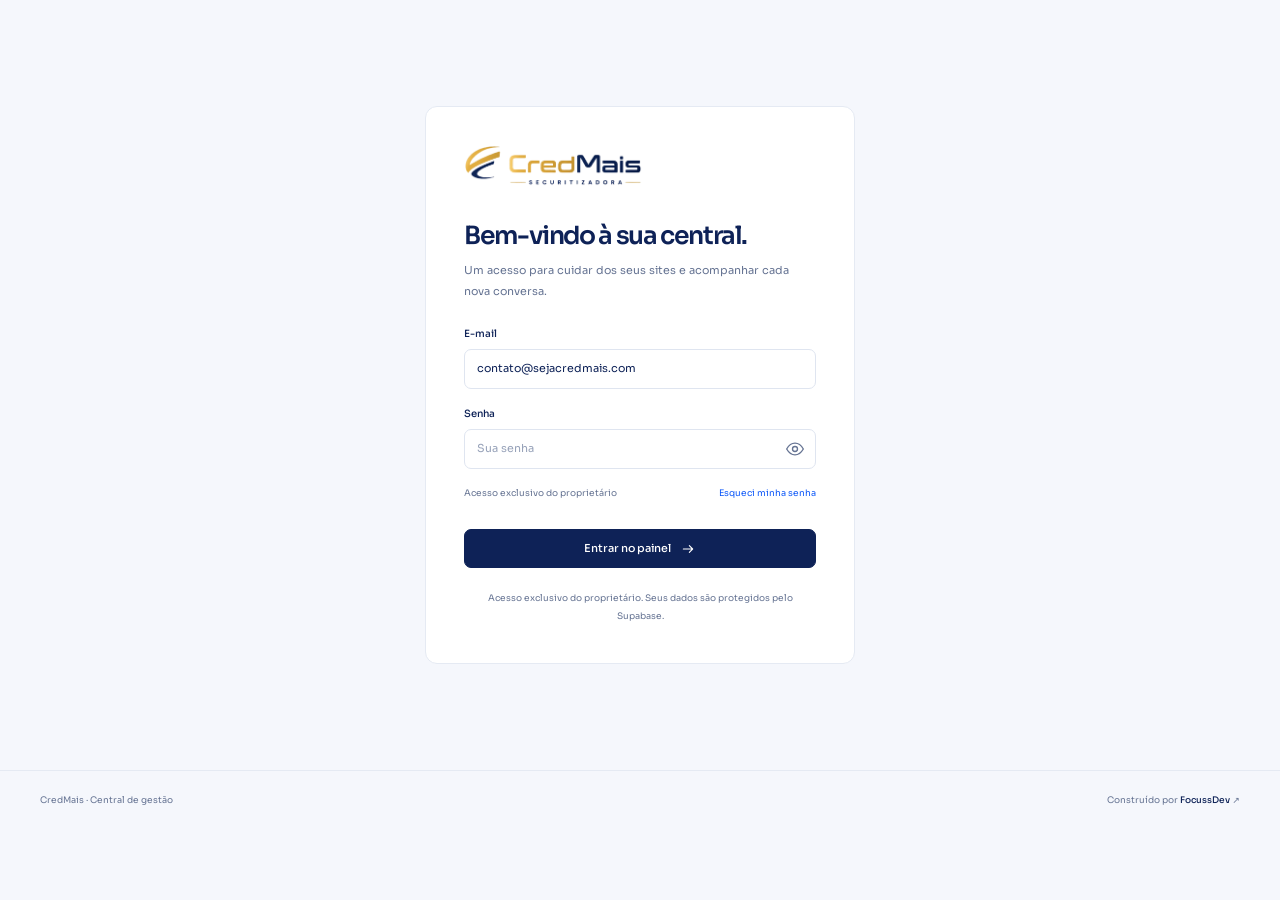
==== commit f4b3c294: "feat: add editable SEO, sitemap, robots and banner creation guides" ====
--- a/admin/index.html
+++ b/admin/index.html
@@ -12,6 +12,10 @@
   <link href="https://fonts.googleapis.com/css2?family=Sora:wght@400;500;600;700&display=swap" rel="stylesheet">
   <link rel="stylesheet" href="./admin.css">
   <link rel="stylesheet" href="./builder.css">
+  <link rel="stylesheet" href="./seo.css">
+  <script src="/assets/js/seo-core.js" defer></script>
+  <script src="./seo.js" defer></script>
+  <script src="./banner-guide.js" defer></script>
   <script src="./backend-config.js" defer></script>
   <script src="./backend.js" defer></script>
   <script src="./builder.js" defer></script>
--- a/admin/seo.css
+++ b/admin/seo.css
@@ -0,0 +1,3 @@
+.seo-context{display:flex;justify-content:space-between;align-items:center;gap:20px;margin:22px 0}.seo-context b,.seo-context span{display:block}.seo-context b{font-size:15px}.seo-context span{margin-top:6px;font-size:12px;color:var(--muted)}.seo-nav{display:flex;gap:22px;border-bottom:1px solid var(--line);margin:0 0 26px;overflow:auto}.seo-nav button{font:600 13px Sora,sans-serif;white-space:nowrap;padding:15px 0;border:0;border-bottom:3px solid transparent;color:var(--muted);background:none;cursor:pointer}.seo-nav button.active{color:var(--navy);border-color:#D7A443}.seo-layout{display:grid;grid-template-columns:minmax(0,1.08fr) minmax(0,1fr);gap:24px;align-items:start}.seo-layout>*{min-width:0}.seo-card{background:#fff;border:1px solid var(--line);border-radius:18px;padding:28px;margin-bottom:22px}.seo-card h2{font-size:19px;letter-spacing:-.025em;margin:0 0 18px}.seo-card p{color:var(--muted);font-size:13px;line-height:1.7}.seo-card .field{margin-top:18px}.seo-toggle{display:flex;align-items:flex-start;gap:10px;font-size:13px;margin:20px 0;line-height:1.5}.seo-toggle input{margin-top:3px;accent-color:#0E2257}.seo-search-preview{padding:22px;background:#fafbfd;border-radius:12px;overflow-wrap:anywhere}.seo-search-preview>span{display:block;font-size:13px;color:#202124}.seo-search-preview>small{display:block;font-size:11px;color:#4d5156;margin-top:6px}.seo-search-preview h3{font:400 20px/1.35 Arial,sans-serif;color:#1a0dab;margin:15px 0 6px}.seo-search-preview p{font:400 14px/1.55 Arial,sans-serif;color:#4d5156;margin:0}.seo-caption{display:block;font-size:11px!important;line-height:1.65;color:var(--muted);margin-top:12px}.seo-checks{padding:0;list-style:none}.seo-checks li{display:flex;gap:12px;align-items:start;border-top:1px solid var(--line);padding:15px 0}.seo-checks svg{width:19px;height:19px;flex-shrink:0;color:#D7A443}.seo-checks b,.seo-checks span{display:block}.seo-checks b{font-size:12px;font-weight:600}.seo-checks span{font-size:11px;line-height:1.6;color:var(--muted);margin-top:5px}.seo-checks small{font-size:10px;color:var(--navy);margin-left:auto}.seo-word-toolbar{display:flex;align-items:end;gap:16px;margin:22px 0}.seo-word-toolbar .field{flex:1;margin:0}.seo-table-wrap{overflow:auto}.seo-table{width:100%;border-collapse:collapse;min-width:650px;font-size:12px}.seo-table th{text-align:left;font-weight:600;color:var(--muted);padding:14px 8px}.seo-table td{border-top:1px solid var(--line);padding:9px 6px}.seo-table input,.seo-table select{width:100%;min-height:38px;padding:8px;border:1px solid transparent;border-radius:7px;font:400 12px Sora,sans-serif;color:var(--navy);background:#f8fafd}.seo-table input:focus,.seo-table select:focus{outline:2px solid #D7A443}.seo-table td:first-child{width:32%}.seo-code{max-height:290px;overflow:auto;white-space:pre-wrap;overflow-wrap:anywhere;font:12px/1.8 Consolas,monospace;background:#f6f8fc;padding:20px;border-radius:10px}.seo-subheading{margin-top:35px!important}.seo-next{font-size:13px;line-height:1.8;color:var(--muted);padding-left:20px}.seo-next li{margin-bottom:12px}.banner-guide{padding:18px;background:#f6f8fc;border:1px solid var(--line);border-radius:12px;margin:18px 0}.banner-guide h3{font-size:13px;margin:0 0 12px}.banner-guide p{font-size:11px;line-height:1.7;margin:8px 0;color:var(--muted)}.banner-guide dl{display:grid;grid-template-columns:1fr 1fr;gap:10px;margin:0}.banner-guide dt{font-size:10px;color:var(--muted)}.banner-guide dd{font-size:12px;font-weight:600;margin:5px 0}.banner-guide button{font-size:10px;margin:5px 5px 0 0}.banner-guide details{font-size:11px;line-height:1.7;margin-top:14px}.banner-guide pre{white-space:pre-wrap;font:11px/1.7 Sora,sans-serif}.banner-guide .button{white-space:normal;text-align:left}.seo-card input[readonly]{background:#f6f8fc}@media(max-width:1100px){.seo-layout{grid-template-columns:1fr}.seo-word-toolbar{flex-wrap:wrap}.seo-context{align-items:start}}@media(max-width:599px){.seo-card{padding:19px;border-radius:13px}.seo-context{flex-direction:column;gap:12px}.seo-nav{gap:19px}.seo-nav button{font-size:12px}.seo-word-toolbar{display:grid;grid-template-columns:1fr}.seo-table-wrap{margin-inline:-8px}.seo-card .section-heading{flex-wrap:wrap;gap:10px}.seo-card .form-actions{flex-wrap:wrap;gap:12px}.banner-guide dl{grid-template-columns:1fr}}
+
+.seo-table-wrap,.seo-table th{position:relative}.seo-word-toolbar input{width:100%;min-height:42px;border:1px solid var(--line);border-radius:8px;padding:10px 12px;background:#fff}
